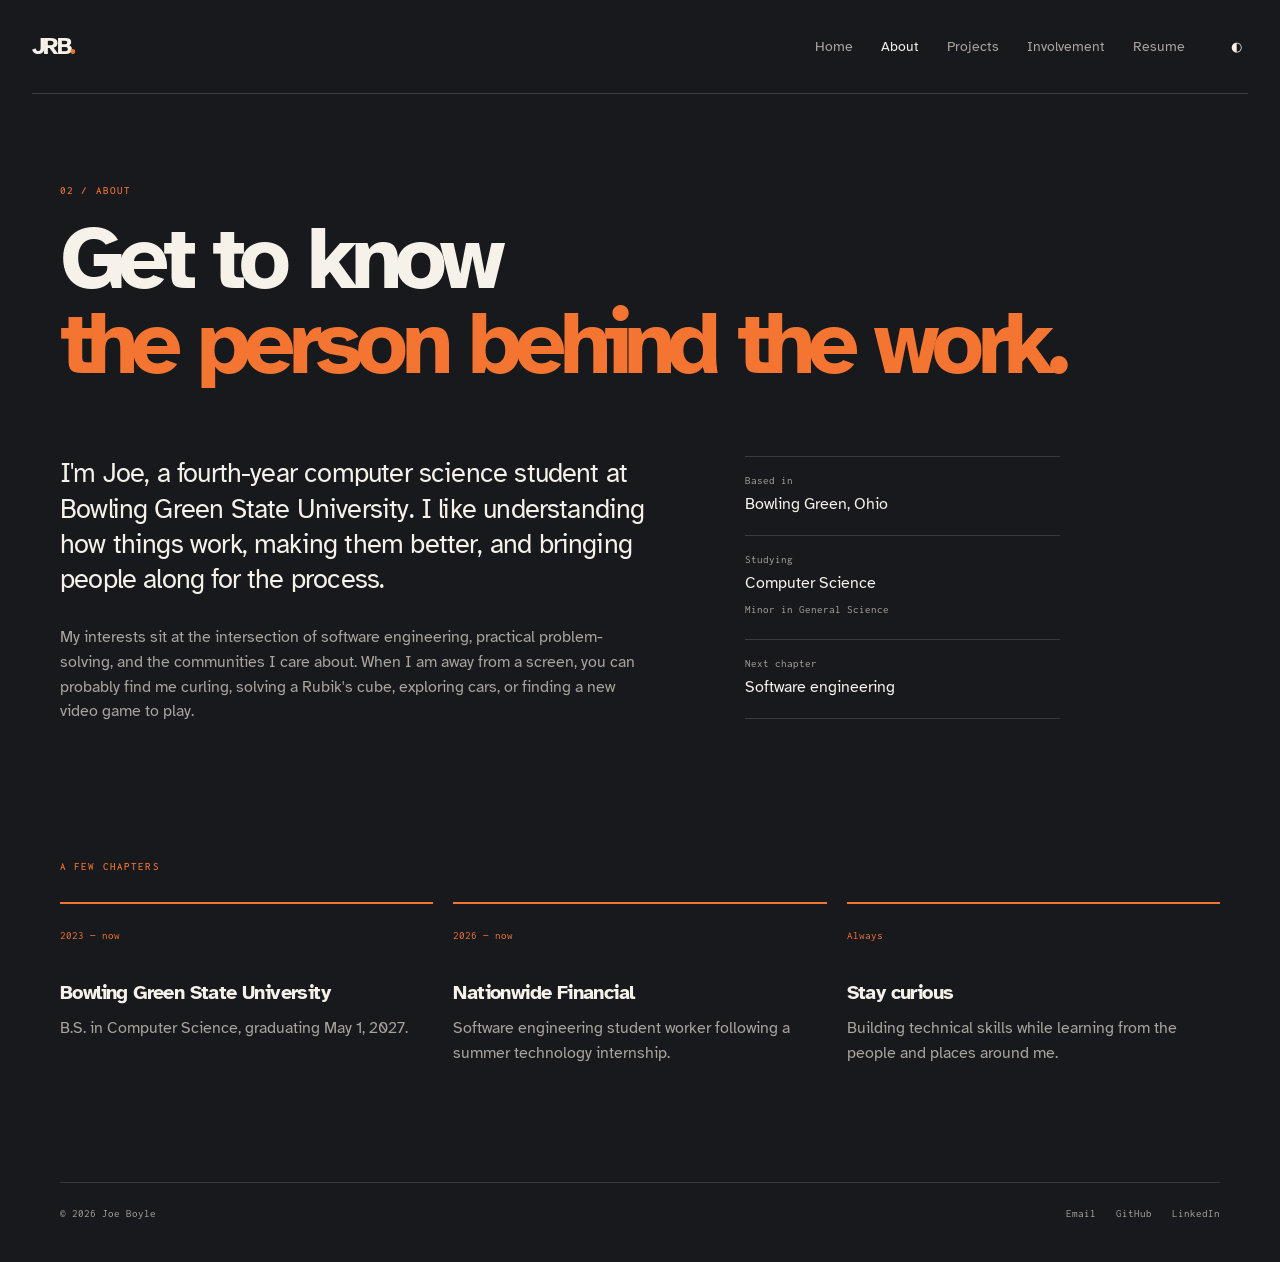
==== about.html @ 2324f505 "Starting" ====
<!doctype html>
<html lang="en">
<head>
  <meta charset="utf-8"><meta name="viewport" content="width=device-width, initial-scale=1">
  <meta name="description" content="About Joe Boyle.">
  <title>About | Joe Boyle</title>
  <link rel="preconnect" href="https://fonts.googleapis.com"><link rel="preconnect" href="https://fonts.gstatic.com" crossorigin>
  <link href="https://fonts.googleapis.com/css2?family=Atkinson+Hyperlegible:wght@400;700&family=Inconsolata:wght@400;500&display=swap" rel="stylesheet">
  <link rel="stylesheet" href="styles.css"><link rel="stylesheet" href="fonts.css"><script src="script.js" defer></script>
</head>
<body>
  <header class="site-header"><a class="wordmark" href="index.html">JRB<span>.</span></a><button class="menu-toggle" aria-label="Toggle navigation" aria-expanded="false">Menu</button><nav class="site-nav" aria-label="Primary navigation"><a href="index.html">Home</a><a class="active" href="about.html">About</a><a href="projects.html">Projects</a><a href="involvement.html">Involvement</a><a href="resume.html">Resume</a></nav><button class="theme-toggle" type="button" aria-label="Switch color theme">◐</button></header>
  <main class="page-width inner-page">
    <p class="eyebrow">02 / About</p><h1 class="page-title">Get to know<br><em>the person behind the work.</em></h1>
    <div class="about-layout"><div class="about-lede"><p class="large-copy">I'm Joe, a fourth-year computer science student at Bowling Green State University. I like understanding how things work, making them better, and bringing people along for the process.</p><p>My interests sit at the intersection of software engineering, practical problem-solving, and the communities I care about. When I am away from a screen, you can probably find me curling, solving a Rubik's cube, exploring cars, or finding a new video game to play.</p></div><aside class="fact-list"><div><span>Based in</span><strong>Bowling Green, Ohio</strong></div><div><span>Studying</span><strong>Computer Science<br><small>Minor in General Science</small></strong></div><div><span>Next chapter</span><strong>Software engineering</strong></div></aside></div>
    <section class="timeline-section"><p class="eyebrow">A few chapters</p><div class="timeline"><article><span>2023 — now</span><h2>Bowling Green State University</h2><p>B.S. in Computer Science, graduating May 1, 2027.</p></article><article><span>2026 — now</span><h2>Nationwide Financial</h2><p>Software engineering student worker following a summer technology internship.</p></article><article><span>Always</span><h2>Stay curious</h2><p>Building technical skills while learning from the people and places around me.</p></article></div></section>
  </main>
  <footer class="site-footer page-width"><p>© <span data-year></span> Joe Boyle</p><div><a href="mailto:boylejosephr@gmail.com">Email</a><a href="https://github.com/s0meguynamedj0e" target="_blank" rel="noreferrer">GitHub</a><a href="https://www.linkedin.com/in/joe-boyle-1901ba291/" target="_blank" rel="noreferrer">LinkedIn</a></div></footer>
</body>
</html>
---- styles.css ----
:root{--ink:#f6f1e9;--muted:#a9a39c;--paper:#17191d;--panel:#22252a;--orange:#f47532;--blue:#8eb8d8;--brown:#75402d;--line:#3a3b3e;--mono:"DM Mono",monospace;--sans:"Space Grotesk",sans-serif}*{box-sizing:border-box}html{scroll-behavior:smooth}body{margin:0;background:var(--paper);color:var(--ink);font-family:var(--sans);line-height:1.55}a{color:inherit;text-decoration:none}.page-width{width:min(1160px,calc(100% - 64px));margin-inline:auto}.site-header{width:min(1260px,calc(100% - 64px));margin:0 auto;padding:28px 0;display:flex;align-items:center;gap:40px;border-bottom:1px solid var(--line)}.wordmark{font-size:1.5rem;font-weight:700;letter-spacing:-.08em;margin-right:auto}.wordmark span,em{color:var(--orange);font-style:normal}.site-nav{display:flex;gap:28px;font-size:.86rem}.site-nav a,.site-footer a{color:var(--muted);transition:color .2s}.site-nav a:hover,.site-nav a.active,.site-footer a:hover{color:var(--ink)}.theme-toggle,.menu-toggle{background:none;border:0;color:var(--ink);font:500 .8rem var(--mono);cursor:pointer}.menu-toggle{display:none}.hero{display:grid;grid-template-columns:1.25fr .75fr;align-items:center;gap:80px;padding-top:100px;padding-bottom:110px}.eyebrow,.label,.meta,.resume-label{font:500 .7rem var(--mono);letter-spacing:.1em;text-transform:uppercase;color:var(--orange)}h1,h2,p{margin-top:0}.hero h1{max-width:700px;margin:20px 0 25px;font-size:clamp(3.2rem,7vw,6.6rem);line-height:.98;letter-spacing:-.075em}.intro{max-width:540px;color:var(--muted);font-size:1.12rem}.button-row{display:flex;align-items:center;gap:30px;margin-top:38px}.button{display:inline-block;padding:13px 20px;font-size:.82rem;font-weight:600}.button-primary{background:var(--orange);color:#17191d}.button-primary:hover{background:#ff985d}.text-link{font:500 .8rem var(--mono);border-bottom:1px solid var(--orange);padding-bottom:4px}.text-link span{color:var(--orange);margin-left:8px}.hero-portrait{justify-self:end;position:relative}.portrait-frame{width:min(340px,100%);aspect-ratio:4/5;padding:12px;background:var(--orange);transform:rotate(3deg)}.portrait-frame img{display:block;width:100%;height:100%;object-fit:cover;filter:saturate(.8)}.portrait-note{display:block;margin:24px 0 0 15px;color:var(--muted);font: .68rem var(--mono);line-height:1.7}.portrait-note strong{color:var(--blue);font-weight:400}.stripe{display:grid;grid-template-columns:repeat(3,1fr);border-top:1px solid var(--line);border-bottom:1px solid var(--line);padding:24px 0;gap:30px}.stripe div{display:flex;flex-direction:column;gap:8px}.stripe strong{font-size:.92rem;font-weight:500}.feature-grid{display:grid;grid-template-columns:repeat(3,1fr);gap:16px;padding-top:110px;padding-bottom:110px}.feature-card{min-height:320px;padding:24px;position:relative;display:flex;flex-direction:column;transition:transform .25s}.feature-card:hover{transform:translateY(-7px)}.feature-card-dark{background:#282a2d}.feature-card-orange{background:var(--orange);color:#17191d}.feature-card-outline{border:1px solid var(--line)}.card-index{font: .7rem var(--mono);opacity:.65}.feature-card h2{margin-top:auto;margin-bottom:12px;font-size:2rem;line-height:1.03;letter-spacing:-.06em}.feature-card p{max-width:240px;font-size:.86rem;opacity:.72}.card-arrow{position:absolute;right:24px;top:24px;font-size:1.4rem}.site-footer{display:flex;justify-content:space-between;padding:24px 0 32px;border-top:1px solid var(--line);font: .7rem var(--mono);color:var(--muted)}.site-footer div{display:flex;gap:20px}.inner-page{padding-top:90px;padding-bottom:100px}.page-title{font-size:clamp(3.2rem,7vw,6rem);line-height:.95;letter-spacing:-.075em;margin:20px 0 70px}.about-layout{display:grid;grid-template-columns:1.3fr .7fr;gap:100px;max-width:1000px}.large-copy{font-size:1.7rem;line-height:1.3;letter-spacing:-.03em}.about-lede p:not(.large-copy){color:var(--muted);max-width:600px}.fact-list{border-top:1px solid var(--line)}.fact-list div{padding:18px 0;border-bottom:1px solid var(--line);display:flex;flex-direction:column;gap:6px}.fact-list span,.fact-list small{font: .68rem var(--mono);color:var(--muted)}.fact-list strong{font-weight:500}.timeline-section{margin-top:120px}.timeline{display:grid;grid-template-columns:repeat(3,1fr);gap:20px;margin-top:30px}.timeline article{border-top:2px solid var(--orange);padding-top:18px}.timeline span,.resume-entry>span{font: .68rem var(--mono);color:var(--orange)}.timeline h2{font-size:1.25rem;letter-spacing:-.03em;margin:30px 0 8px}.timeline p,.section-intro{color:var(--muted)}.section-intro{font-size:1.15rem;max-width:560px;margin-top:-35px;margin-bottom:75px}.placeholder-project{display:grid;grid-template-columns:90px 1fr;border-top:1px solid var(--line);padding:34px 0;gap:20px}.project-number{font:1.5rem var(--mono);color:var(--orange)}.status-tag{font: .65rem var(--mono);text-transform:uppercase;color:var(--blue);letter-spacing:.1em}.placeholder-project h2{font-size:2rem;margin:10px 0}.placeholder-project p{color:var(--muted);max-width:590px}.placeholder-project code{font: .68rem var(--mono);color:var(--blue)}.content-note{margin-top:50px;padding:24px;background:var(--panel);max-width:600px}.content-note strong{font-size:1.05rem}.content-note p{color:var(--muted);margin:8px 0 0;font-size:.9rem}.involvement-list{max-width:900px}.involvement-list article{display:grid;grid-template-columns:70px 1fr;gap:20px;padding:30px 0;border-top:1px solid var(--line)}.involvement-icon{font-size:2rem;color:var(--orange)}.involvement-list h2{margin:8px 0;font-size:1.7rem}.involvement-list p{color:var(--muted);max-width:600px}.resume-heading{display:flex;align-items:end;justify-content:space-between}.resume-heading .page-title{margin-bottom:55px}.resume-grid{display:grid;grid-template-columns:1.4fr .6fr;gap:100px}.resume-label{padding-bottom:15px;border-bottom:1px solid var(--line);margin:0 0 8px}.resume-entry{display:flex;justify-content:space-between;gap:20px;padding:22px 0;border-bottom:1px solid var(--line)}.resume-entry h2{font-size:1rem;margin:0 0 4px}.resume-entry p{margin:0;color:var(--muted);font-size:.88rem}.resume-entry>span{white-space:nowrap;margin-top:3px}.skill-cloud{display:flex;flex-wrap:wrap;gap:8px;margin:20px 0 60px}.skill-cloud span{padding:8px 10px;background:var(--panel);font: .72rem var(--mono);color:var(--blue)}.contact-email{display:block;color:var(--blue);font: .8rem var(--mono);margin:20px 0 55px}.resume-note{border-left:2px solid var(--orange);padding-left:16px;color:var(--muted);font-size:.8rem}.light-theme{--ink:#202326;--muted:#687078;--paper:#f8f6f0;--panel:#ece8df;--line:#d8d1c5}.light-theme .feature-card-dark{background:#202326;color:#f6f1e9}.light-theme .feature-card-outline{border-color:#d8d1c5}@media(max-width:760px){.page-width,.site-header{width:min(100% - 36px,1160px)}.site-header{padding:20px 0}.menu-toggle{display:block;order:2}.theme-toggle{order:3}.site-nav{display:none;position:absolute;top:70px;left:18px;right:18px;background:var(--panel);padding:20px;z-index:5;flex-direction:column;gap:18px}.site-nav.is-open{display:flex}.hero{grid-template-columns:1fr;gap:55px;padding-top:65px;padding-bottom:70px}.hero h1{font-size:clamp(3.1rem,16vw,5rem)}.hero-portrait{justify-self:start;margin-left:10px}.portrait-frame{width:260px}.stripe,.feature-grid,.timeline,.about-layout,.resume-grid{grid-template-columns:1fr}.stripe{gap:18px}.feature-grid{padding-top:70px;padding-bottom:70px}.feature-card{min-height:250px}.inner-page{padding-top:60px;padding-bottom:70px}.page-title{font-size:clamp(3.1rem,15vw,5rem);margin-bottom:55px}.about-layout{gap:50px}.timeline-section{margin-top:80px}.timeline{gap:35px}.section-intro{margin-bottom:50px}.resume-heading{display:block}.resume-heading .button{margin-bottom:60px}.resume-grid{gap:60px}.site-footer{display:block}.site-footer div{margin-top:14px}.placeholder-project{grid-template-columns:45px 1fr}.placeholder-project h2{font-size:1.6rem}}
---- fonts.css ----
:root {
  --mono: "Inconsolata", monospace;
  --sans: "Atkinson Hyperlegible", sans-serif;
}
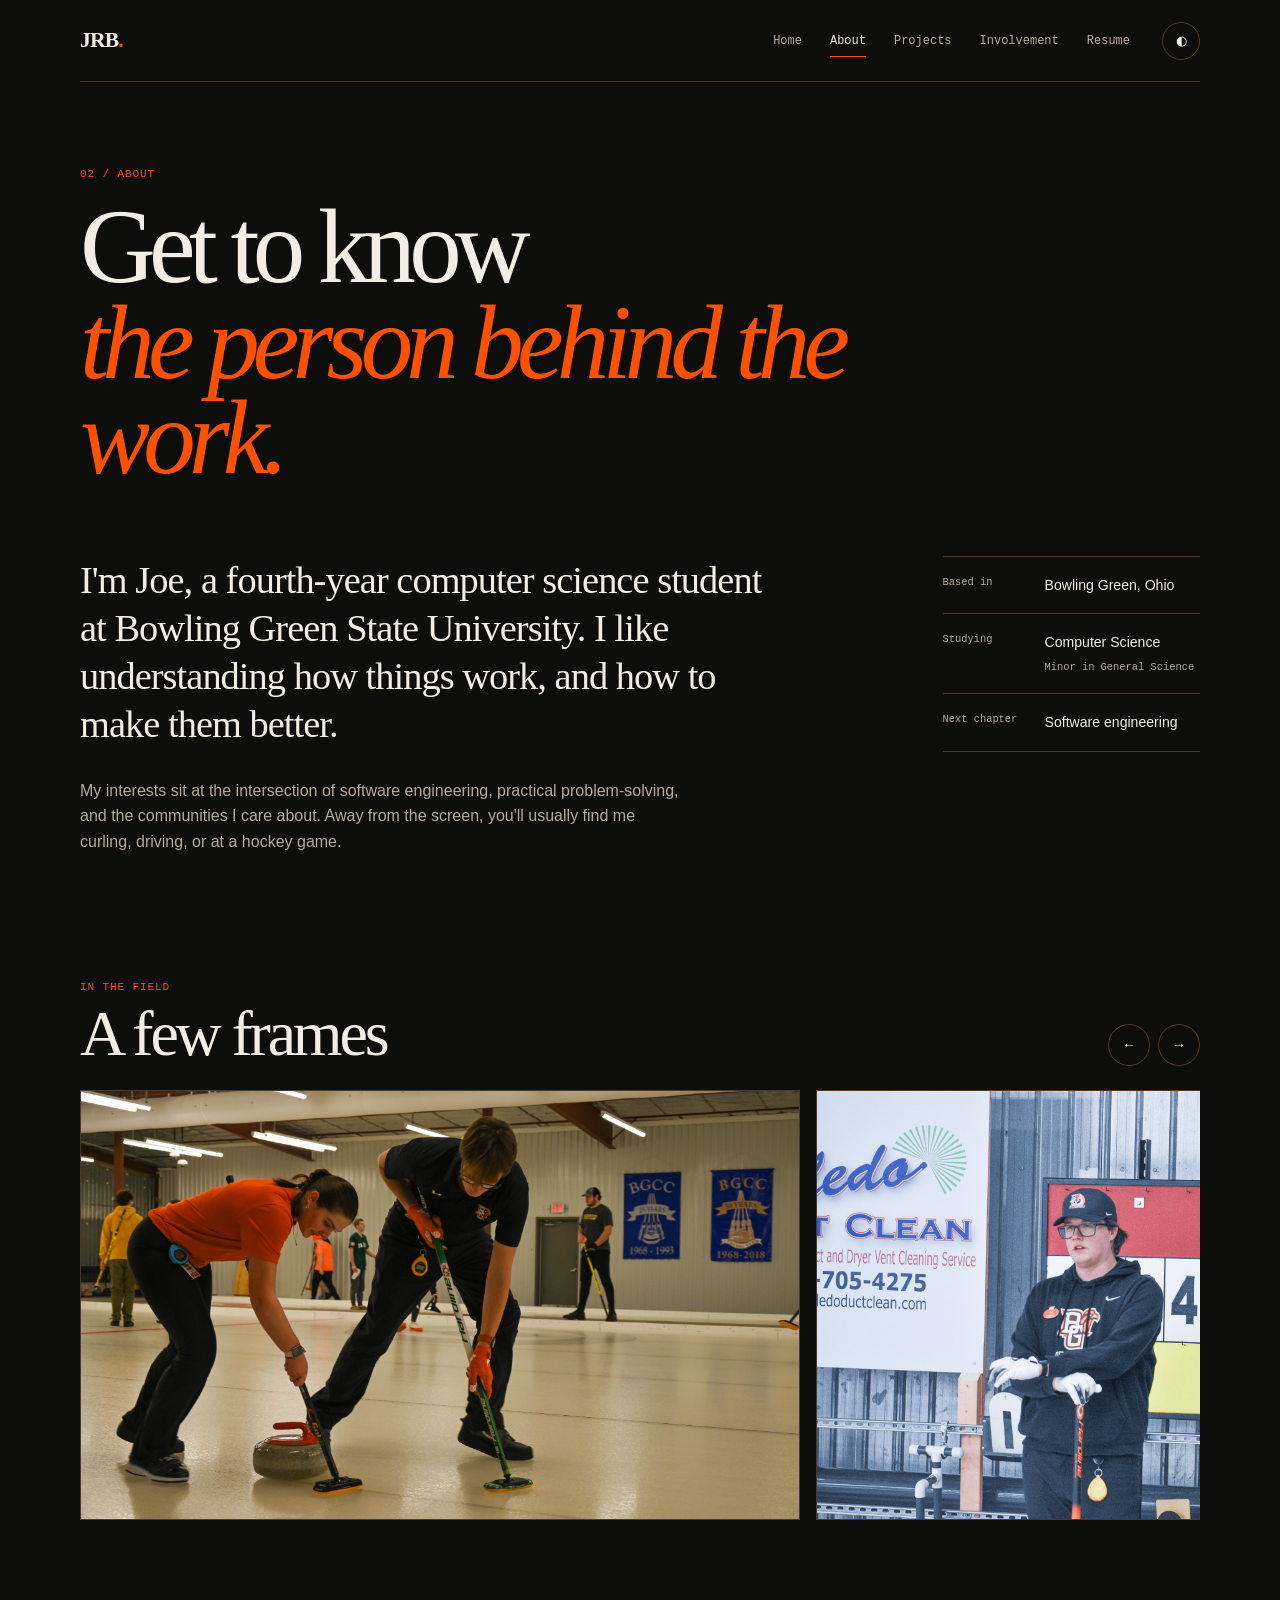
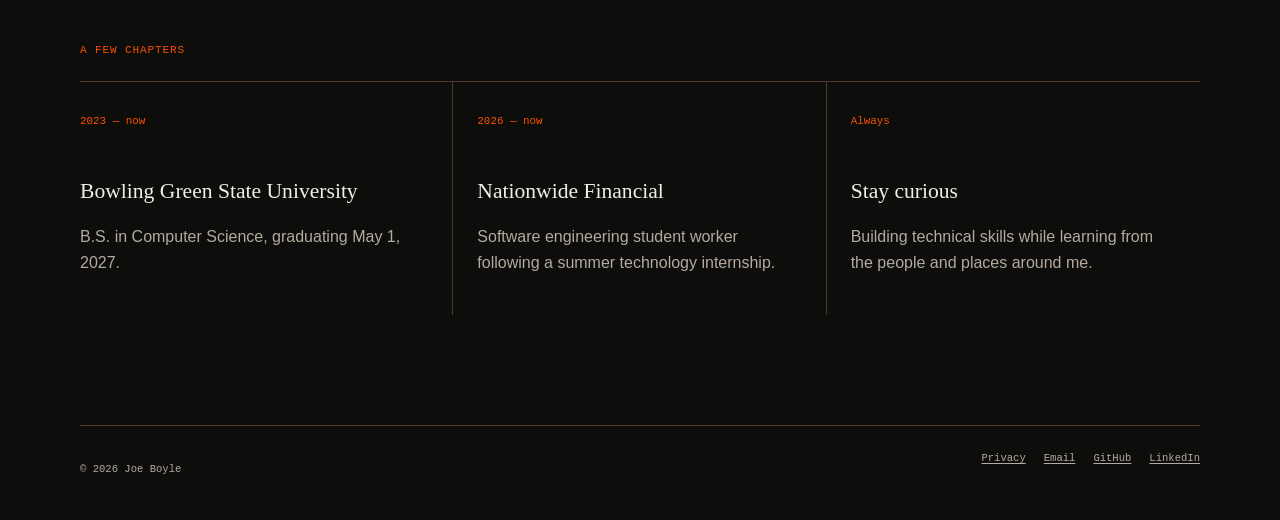
==== commit 4f3caff4: "Personal website polish" ====
--- a/about.html
+++ b/about.html
@@ -1,20 +1,75 @@
 <!doctype html>
 <html lang="en">
 <head>
-  <meta charset="utf-8"><meta name="viewport" content="width=device-width, initial-scale=1">
+  <meta charset="utf-8">
+  <meta name="viewport" content="width=device-width, initial-scale=1">
   <meta name="description" content="About Joe Boyle.">
   <title>About | Joe Boyle</title>
-  <link rel="preconnect" href="https://fonts.googleapis.com"><link rel="preconnect" href="https://fonts.gstatic.com" crossorigin>
-  <link href="https://fonts.googleapis.com/css2?family=Atkinson+Hyperlegible:wght@400;700&family=Inconsolata:wght@400;500&display=swap" rel="stylesheet">
-  <link rel="stylesheet" href="styles.css"><link rel="stylesheet" href="fonts.css"><script src="script.js" defer></script>
+  <link rel="stylesheet" href="styles.css">
+  <script src="script.js" defer></script>
 </head>
 <body>
-  <header class="site-header"><a class="wordmark" href="index.html">JRB<span>.</span></a><button class="menu-toggle" aria-label="Toggle navigation" aria-expanded="false">Menu</button><nav class="site-nav" aria-label="Primary navigation"><a href="index.html">Home</a><a class="active" href="about.html">About</a><a href="projects.html">Projects</a><a href="involvement.html">Involvement</a><a href="resume.html">Resume</a></nav><button class="theme-toggle" type="button" aria-label="Switch color theme">◐</button></header>
+  <header class="site-header">
+    <a class="wordmark" href="index.html">JRB<span>.</span></a>
+    <button class="menu-toggle" aria-label="Toggle navigation" aria-expanded="false">Menu</button>
+    <nav class="site-nav" aria-label="Primary navigation">
+      <a href="index.html">Home</a>
+      <a class="active" href="about.html">About</a>
+      <a href="projects.html">Projects</a>
+      <a href="involvement.html">Involvement</a>
+      <a href="resume.html">Resume</a>
+    </nav>
+    <button class="theme-toggle" type="button" aria-label="Switch color theme">◐</button>
+  </header>
   <main class="page-width inner-page">
-    <p class="eyebrow">02 / About</p><h1 class="page-title">Get to know<br><em>the person behind the work.</em></h1>
-    <div class="about-layout"><div class="about-lede"><p class="large-copy">I'm Joe, a fourth-year computer science student at Bowling Green State University. I like understanding how things work, making them better, and bringing people along for the process.</p><p>My interests sit at the intersection of software engineering, practical problem-solving, and the communities I care about. When I am away from a screen, you can probably find me curling, solving a Rubik's cube, exploring cars, or finding a new video game to play.</p></div><aside class="fact-list"><div><span>Based in</span><strong>Bowling Green, Ohio</strong></div><div><span>Studying</span><strong>Computer Science<br><small>Minor in General Science</small></strong></div><div><span>Next chapter</span><strong>Software engineering</strong></div></aside></div>
-    <section class="timeline-section"><p class="eyebrow">A few chapters</p><div class="timeline"><article><span>2023 — now</span><h2>Bowling Green State University</h2><p>B.S. in Computer Science, graduating May 1, 2027.</p></article><article><span>2026 — now</span><h2>Nationwide Financial</h2><p>Software engineering student worker following a summer technology internship.</p></article><article><span>Always</span><h2>Stay curious</h2><p>Building technical skills while learning from the people and places around me.</p></article></div></section>
+    <p class="eyebrow">02 / About</p>
+    <h1 class="page-title">Get to know<br><em>the person behind the work.</em></h1>
+
+    <div class="about-layout">
+      <div class="about-lede">
+        <p class="large-copy">I'm Joe, a fourth-year computer science student at Bowling Green State University. I like understanding how things work, and how to make them better.</p>
+        <p>My interests sit at the intersection of software engineering, practical problem-solving, and the communities I care about. Away from the screen, you'll usually find me curling, driving, or at a hockey game.</p>
+      </div>
+      <aside class="fact-list">
+        <div><span>Based in</span><strong>Bowling Green, Ohio</strong></div>
+        <div><span>Studying</span><strong>Computer Science<br><small>Minor in General Science</small></strong></div>
+        <div><span>Next chapter</span><strong>Software engineering</strong></div>
+      </aside>
+    </div>
+
+    <section class="photo-section" aria-labelledby="photo-heading">
+      <div class="photo-heading">
+        <div>
+          <p class="eyebrow">In the field</p>
+          <h2 id="photo-heading">A few frames</h2>
+        </div>
+        <div class="album-controls" aria-label="Photo album controls">
+          <button type="button" data-album-prev aria-label="Previous photo">←</button>
+          <button type="button" data-album-next aria-label="Next photo">→</button>
+        </div>
+      </div>
+      <div class="photo-album" data-photo-album>
+        <figure>
+          <img src="assets/gallery/Curling-9.jpg" alt="">
+        </figure>
+        <figure>
+          <img src="assets/gallery/DSC_0508.jpg" alt="">
+        </figure>
+        <figure>
+          <img class="portrait-photo" src="assets/gallery/DSC_0492.jpg" alt="">
+        </figure>
+      </div>
+    </section>
+
+    <section class="timeline-section">
+      <p class="eyebrow">A few chapters</p>
+      <div class="timeline">
+        <article><span>2023 — now</span><h2>Bowling Green State University</h2><p>B.S. in Computer Science, graduating May 1, 2027.</p></article>
+        <article><span>2026 — now</span><h2>Nationwide Financial</h2><p>Software engineering student worker following a summer technology internship.</p></article>
+        <article><span>Always</span><h2>Stay curious</h2><p>Building technical skills while learning from the people and places around me.</p></article>
+      </div>
+    </section>
   </main>
-  <footer class="site-footer page-width"><p>© <span data-year></span> Joe Boyle</p><div><a href="mailto:boylejosephr@gmail.com">Email</a><a href="https://github.com/s0meguynamedj0e" target="_blank" rel="noreferrer">GitHub</a><a href="https://www.linkedin.com/in/joe-boyle-1901ba291/" target="_blank" rel="noreferrer">LinkedIn</a></div></footer>
+  <footer class="site-footer page-width"><p>© <span data-year></span> Joe Boyle</p><div><a href="privacy.html">Privacy</a><a href="mailto:boylejosephr@gmail.com">Email</a><a href="https://github.com/s0meguynamedj0e" target="_blank" rel="noreferrer">GitHub</a><a href="https://www.linkedin.com/in/joe-boyle-1901ba291/" target="_blank" rel="noreferrer">LinkedIn</a></div></footer>
 </body>
 </html>
--- a/styles.css
+++ b/styles.css
@@ -1 +1,895 @@
-:root{--ink:#f6f1e9;--muted:#a9a39c;--paper:#17191d;--panel:#22252a;--orange:#f47532;--blue:#8eb8d8;--brown:#75402d;--line:#3a3b3e;--mono:"DM Mono",monospace;--sans:"Space Grotesk",sans-serif}*{box-sizing:border-box}html{scroll-behavior:smooth}body{margin:0;background:var(--paper);color:var(--ink);font-family:var(--sans);line-height:1.55}a{color:inherit;text-decoration:none}.page-width{width:min(1160px,calc(100% - 64px));margin-inline:auto}.site-header{width:min(1260px,calc(100% - 64px));margin:0 auto;padding:28px 0;display:flex;align-items:center;gap:40px;border-bottom:1px solid var(--line)}.wordmark{font-size:1.5rem;font-weight:700;letter-spacing:-.08em;margin-right:auto}.wordmark span,em{color:var(--orange);font-style:normal}.site-nav{display:flex;gap:28px;font-size:.86rem}.site-nav a,.site-footer a{color:var(--muted);transition:color .2s}.site-nav a:hover,.site-nav a.active,.site-footer a:hover{color:var(--ink)}.theme-toggle,.menu-toggle{background:none;border:0;color:var(--ink);font:500 .8rem var(--mono);cursor:pointer}.menu-toggle{display:none}.hero{display:grid;grid-template-columns:1.25fr .75fr;align-items:center;gap:80px;padding-top:100px;padding-bottom:110px}.eyebrow,.label,.meta,.resume-label{font:500 .7rem var(--mono);letter-spacing:.1em;text-transform:uppercase;color:var(--orange)}h1,h2,p{margin-top:0}.hero h1{max-width:700px;margin:20px 0 25px;font-size:clamp(3.2rem,7vw,6.6rem);line-height:.98;letter-spacing:-.075em}.intro{max-width:540px;color:var(--muted);font-size:1.12rem}.button-row{display:flex;align-items:center;gap:30px;margin-top:38px}.button{display:inline-block;padding:13px 20px;font-size:.82rem;font-weight:600}.button-primary{background:var(--orange);color:#17191d}.button-primary:hover{background:#ff985d}.text-link{font:500 .8rem var(--mono);border-bottom:1px solid var(--orange);padding-bottom:4px}.text-link span{color:var(--orange);margin-left:8px}.hero-portrait{justify-self:end;position:relative}.portrait-frame{width:min(340px,100%);aspect-ratio:4/5;padding:12px;background:var(--orange);transform:rotate(3deg)}.portrait-frame img{display:block;width:100%;height:100%;object-fit:cover;filter:saturate(.8)}.portrait-note{display:block;margin:24px 0 0 15px;color:var(--muted);font: .68rem var(--mono);line-height:1.7}.portrait-note strong{color:var(--blue);font-weight:400}.stripe{display:grid;grid-template-columns:repeat(3,1fr);border-top:1px solid var(--line);border-bottom:1px solid var(--line);padding:24px 0;gap:30px}.stripe div{display:flex;flex-direction:column;gap:8px}.stripe strong{font-size:.92rem;font-weight:500}.feature-grid{display:grid;grid-template-columns:repeat(3,1fr);gap:16px;padding-top:110px;padding-bottom:110px}.feature-card{min-height:320px;padding:24px;position:relative;display:flex;flex-direction:column;transition:transform .25s}.feature-card:hover{transform:translateY(-7px)}.feature-card-dark{background:#282a2d}.feature-card-orange{background:var(--orange);color:#17191d}.feature-card-outline{border:1px solid var(--line)}.card-index{font: .7rem var(--mono);opacity:.65}.feature-card h2{margin-top:auto;margin-bottom:12px;font-size:2rem;line-height:1.03;letter-spacing:-.06em}.feature-card p{max-width:240px;font-size:.86rem;opacity:.72}.card-arrow{position:absolute;right:24px;top:24px;font-size:1.4rem}.site-footer{display:flex;justify-content:space-between;padding:24px 0 32px;border-top:1px solid var(--line);font: .7rem var(--mono);color:var(--muted)}.site-footer div{display:flex;gap:20px}.inner-page{padding-top:90px;padding-bottom:100px}.page-title{font-size:clamp(3.2rem,7vw,6rem);line-height:.95;letter-spacing:-.075em;margin:20px 0 70px}.about-layout{display:grid;grid-template-columns:1.3fr .7fr;gap:100px;max-width:1000px}.large-copy{font-size:1.7rem;line-height:1.3;letter-spacing:-.03em}.about-lede p:not(.large-copy){color:var(--muted);max-width:600px}.fact-list{border-top:1px solid var(--line)}.fact-list div{padding:18px 0;border-bottom:1px solid var(--line);display:flex;flex-direction:column;gap:6px}.fact-list span,.fact-list small{font: .68rem var(--mono);color:var(--muted)}.fact-list strong{font-weight:500}.timeline-section{margin-top:120px}.timeline{display:grid;grid-template-columns:repeat(3,1fr);gap:20px;margin-top:30px}.timeline article{border-top:2px solid var(--orange);padding-top:18px}.timeline span,.resume-entry>span{font: .68rem var(--mono);color:var(--orange)}.timeline h2{font-size:1.25rem;letter-spacing:-.03em;margin:30px 0 8px}.timeline p,.section-intro{color:var(--muted)}.section-intro{font-size:1.15rem;max-width:560px;margin-top:-35px;margin-bottom:75px}.placeholder-project{display:grid;grid-template-columns:90px 1fr;border-top:1px solid var(--line);padding:34px 0;gap:20px}.project-number{font:1.5rem var(--mono);color:var(--orange)}.status-tag{font: .65rem var(--mono);text-transform:uppercase;color:var(--blue);letter-spacing:.1em}.placeholder-project h2{font-size:2rem;margin:10px 0}.placeholder-project p{color:var(--muted);max-width:590px}.placeholder-project code{font: .68rem var(--mono);color:var(--blue)}.content-note{margin-top:50px;padding:24px;background:var(--panel);max-width:600px}.content-note strong{font-size:1.05rem}.content-note p{color:var(--muted);margin:8px 0 0;font-size:.9rem}.involvement-list{max-width:900px}.involvement-list article{display:grid;grid-template-columns:70px 1fr;gap:20px;padding:30px 0;border-top:1px solid var(--line)}.involvement-icon{font-size:2rem;color:var(--orange)}.involvement-list h2{margin:8px 0;font-size:1.7rem}.involvement-list p{color:var(--muted);max-width:600px}.resume-heading{display:flex;align-items:end;justify-content:space-between}.resume-heading .page-title{margin-bottom:55px}.resume-grid{display:grid;grid-template-columns:1.4fr .6fr;gap:100px}.resume-label{padding-bottom:15px;border-bottom:1px solid var(--line);margin:0 0 8px}.resume-entry{display:flex;justify-content:space-between;gap:20px;padding:22px 0;border-bottom:1px solid var(--line)}.resume-entry h2{font-size:1rem;margin:0 0 4px}.resume-entry p{margin:0;color:var(--muted);font-size:.88rem}.resume-entry>span{white-space:nowrap;margin-top:3px}.skill-cloud{display:flex;flex-wrap:wrap;gap:8px;margin:20px 0 60px}.skill-cloud span{padding:8px 10px;background:var(--panel);font: .72rem var(--mono);color:var(--blue)}.contact-email{display:block;color:var(--blue);font: .8rem var(--mono);margin:20px 0 55px}.resume-note{border-left:2px solid var(--orange);padding-left:16px;color:var(--muted);font-size:.8rem}.light-theme{--ink:#202326;--muted:#687078;--paper:#f8f6f0;--panel:#ece8df;--line:#d8d1c5}.light-theme .feature-card-dark{background:#202326;color:#f6f1e9}.light-theme .feature-card-outline{border-color:#d8d1c5}@media(max-width:760px){.page-width,.site-header{width:min(100% - 36px,1160px)}.site-header{padding:20px 0}.menu-toggle{display:block;order:2}.theme-toggle{order:3}.site-nav{display:none;position:absolute;top:70px;left:18px;right:18px;background:var(--panel);padding:20px;z-index:5;flex-direction:column;gap:18px}.site-nav.is-open{display:flex}.hero{grid-template-columns:1fr;gap:55px;padding-top:65px;padding-bottom:70px}.hero h1{font-size:clamp(3.1rem,16vw,5rem)}.hero-portrait{justify-self:start;margin-left:10px}.portrait-frame{width:260px}.stripe,.feature-grid,.timeline,.about-layout,.resume-grid{grid-template-columns:1fr}.stripe{gap:18px}.feature-grid{padding-top:70px;padding-bottom:70px}.feature-card{min-height:250px}.inner-page{padding-top:60px;padding-bottom:70px}.page-title{font-size:clamp(3.1rem,15vw,5rem);margin-bottom:55px}.about-layout{gap:50px}.timeline-section{margin-top:80px}.timeline{gap:35px}.section-intro{margin-bottom:50px}.resume-heading{display:block}.resume-heading .button{margin-bottom:60px}.resume-grid{gap:60px}.site-footer{display:block}.site-footer div{margin-top:14px}.placeholder-project{grid-template-columns:45px 1fr}.placeholder-project h2{font-size:1.6rem}}
+:root {
+  --paper: #0d0d0c;
+  --paper-raised: #19140f;
+  --paper-soft: #241a13;
+  --ink: #f2eee5;
+  --muted: #b5aa9d;
+  --rule: #4d392b;
+  --accent: #fd5000;
+  --accent-pale: #fd5000;
+  --brown: #4f2c1d;
+  --blue: #92aec1;
+  --sans: "Aptos", "Segoe UI", sans-serif;
+  --serif: "Iowan Old Style", "Palatino Linotype", "Book Antiqua", Georgia, serif;
+  --mono: "Cascadia Mono", "Consolas", monospace;
+}
+
+* {
+  box-sizing: border-box;
+}
+
+html {
+  scroll-behavior: smooth;
+}
+
+body {
+  margin: 0;
+  background: var(--paper);
+  color: var(--ink);
+  font-family: var(--sans);
+  line-height: 1.6;
+  -webkit-font-smoothing: antialiased;
+}
+
+body.light-theme {
+  --paper: #eeeae1;
+  --paper-raised: #e2ddd2;
+  --paper-soft: #f6f3ec;
+  --ink: #252622;
+  --muted: #696b63;
+  --rule: #bcb9ae;
+  --accent: #4f2c1d;
+  --accent-pale: #4f2c1d;
+}
+
+a {
+  color: inherit;
+  text-decoration-thickness: 1px;
+  text-underline-offset: 0.22em;
+}
+
+img {
+  max-width: 100%;
+}
+
+.page-width {
+  width: min(1120px, calc(100% - 48px));
+  margin-inline: auto;
+}
+
+.site-header {
+  width: min(1120px, calc(100% - 48px));
+  min-height: 82px;
+  margin-inline: auto;
+  display: grid;
+  grid-template-columns: auto 1fr auto;
+  align-items: center;
+  gap: 32px;
+  border-bottom: 1px solid var(--rule);
+}
+
+.wordmark {
+  font-family: var(--serif);
+  font-size: 1.35rem;
+  font-weight: 700;
+  letter-spacing: -0.04em;
+  text-decoration: none;
+}
+
+.wordmark span {
+  color: var(--accent);
+}
+
+.site-nav {
+  justify-self: end;
+  display: flex;
+  align-items: center;
+  gap: 28px;
+  font-family: var(--mono);
+  font-size: 0.75rem;
+}
+
+.site-nav a {
+  color: var(--muted);
+  text-decoration: none;
+  border-bottom: 1px solid transparent;
+  padding: 8px 0 5px;
+}
+
+.site-nav a:hover,
+.site-nav a.active {
+  color: var(--ink);
+  border-bottom-color: var(--accent);
+}
+
+.theme-toggle,
+.menu-toggle {
+  width: 38px;
+  height: 38px;
+  border: 1px solid var(--rule);
+  border-radius: 50%;
+  background: transparent;
+  color: var(--ink);
+  font-family: var(--mono);
+  cursor: pointer;
+}
+
+.menu-toggle {
+  display: none;
+}
+
+.eyebrow,
+.label,
+.meta,
+.resume-label {
+  margin: 0;
+  color: var(--accent-pale);
+  font-family: var(--mono);
+  font-size: 0.69rem;
+  line-height: 1.2;
+  letter-spacing: 0.08em;
+  text-transform: uppercase;
+}
+
+.hero {
+  min-height: calc(100vh - 82px);
+  display: grid;
+  grid-template-columns: minmax(0, 1.55fr) minmax(240px, 0.45fr);
+  align-items: center;
+  gap: 74px;
+  padding-block: 72px 88px;
+}
+
+.hero h1,
+.page-title {
+  max-width: 820px;
+  margin: 18px 0 28px;
+  font-family: var(--serif);
+  font-size: clamp(4rem, 8.2vw, 7.8rem);
+  font-weight: 400;
+  line-height: 0.91;
+  letter-spacing: -0.065em;
+}
+
+.hero h1 em,
+.page-title em {
+  color: var(--accent);
+  font-style: italic;
+}
+
+.intro,
+.section-intro {
+  max-width: 590px;
+  color: var(--muted);
+  font-size: 1.06rem;
+}
+
+.button-row {
+  display: flex;
+  align-items: center;
+  gap: 30px;
+  margin-top: 38px;
+}
+
+.button {
+  display: inline-flex;
+  align-items: center;
+  justify-content: center;
+  min-height: 46px;
+  padding: 10px 18px;
+  border: 1px solid var(--accent);
+  font-family: var(--mono);
+  font-size: 0.75rem;
+  text-decoration: none;
+}
+
+.button-primary {
+  background: var(--accent);
+  color: #17191a;
+}
+
+.button-primary:hover {
+  background: transparent;
+  color: var(--ink);
+}
+
+.text-link {
+  font-family: var(--mono);
+  font-size: 0.75rem;
+  text-decoration: none;
+  border-bottom: 1px solid var(--rule);
+  padding-bottom: 5px;
+}
+
+.text-link span {
+  color: var(--accent);
+  margin-left: 7px;
+}
+
+.hero-portrait {
+  align-self: end;
+  margin-bottom: 20px;
+}
+
+.portrait-frame {
+  border: 1px solid var(--rule);
+  padding: 10px;
+}
+
+.portrait-frame img {
+  width: 100%;
+  aspect-ratio: 4 / 5;
+  display: block;
+  object-fit: cover;
+  filter: saturate(0.82) contrast(1.03);
+}
+
+.portrait-note {
+  display: block;
+  margin-top: 14px;
+  color: var(--muted);
+  font-family: var(--mono);
+  font-size: 0.65rem;
+  line-height: 1.7;
+}
+
+.portrait-note strong {
+  color: var(--blue);
+  font-weight: 400;
+}
+
+.stripe {
+  display: grid;
+  grid-template-columns: 1.25fr 1fr 0.65fr;
+  gap: 24px;
+  border-top: 1px solid var(--rule);
+  border-bottom: 1px solid var(--rule);
+  padding-block: 22px;
+}
+
+.stripe div {
+  display: flex;
+  flex-direction: column;
+  gap: 7px;
+  border-right: 1px solid var(--rule);
+  padding-right: 24px;
+}
+
+.stripe div:last-child {
+  border-right: 0;
+}
+
+.stripe strong {
+  max-width: 300px;
+  font-family: var(--serif);
+  font-size: 1.05rem;
+  font-weight: 400;
+  line-height: 1.25;
+}
+
+.feature-grid {
+  display: grid;
+  grid-template-columns: repeat(3, 1fr);
+  gap: 0;
+  padding-block: 96px;
+}
+
+.feature-card {
+  min-height: 260px;
+  position: relative;
+  display: flex;
+  flex-direction: column;
+  justify-content: flex-end;
+  padding: 28px;
+  border-top: 1px solid var(--rule);
+  border-bottom: 1px solid var(--rule);
+  border-right: 1px solid var(--rule);
+  text-decoration: none;
+  transition: background 180ms ease;
+}
+
+.feature-card:first-child {
+  border-left: 1px solid var(--rule);
+}
+
+.feature-card:hover {
+  background: var(--paper-raised);
+}
+
+.feature-card:nth-child(2) {
+  background: var(--accent);
+  border-color: var(--accent);
+  color: #0d0d0c;
+}
+
+.feature-card:nth-child(2) p,
+.feature-card:nth-child(2) .card-index,
+.feature-card:nth-child(2) .card-arrow {
+  color: #0d0d0c;
+  opacity: 0.78;
+}
+
+.feature-card:nth-child(2):hover {
+  filter: brightness(1.08);
+}
+
+body.light-theme .feature-card:nth-child(2) {
+  color: #eeeae1;
+}
+
+body.light-theme .feature-card:nth-child(2) p,
+body.light-theme .feature-card:nth-child(2) .card-index,
+body.light-theme .feature-card:nth-child(2) .card-arrow {
+  color: #eeeae1;
+  opacity: 0.82;
+}
+
+.feature-card h2 {
+  margin: 0 0 10px;
+  font-family: var(--serif);
+  font-size: clamp(2rem, 3vw, 2.45rem);
+  font-weight: 400;
+  line-height: 0.98;
+  letter-spacing: -0.035em;
+}
+
+.feature-card p {
+  max-width: 260px;
+  margin: 0;
+  color: var(--muted);
+  font-size: 0.82rem;
+  line-height: 1.5;
+}
+
+.card-index {
+  position: absolute;
+  top: 25px;
+  left: 28px;
+  font-family: var(--mono);
+  font-size: 0.68rem;
+}
+
+.card-index {
+  color: var(--accent-pale);
+}
+
+.card-arrow {
+  position: absolute;
+  top: 21px;
+  right: 28px;
+  color: var(--accent);
+  font-family: var(--mono);
+  font-size: 1.15rem;
+}
+
+.inner-page {
+  padding-block: 86px 110px;
+}
+
+.page-title {
+  max-width: 920px;
+  margin-bottom: 70px;
+}
+
+.about-layout {
+  display: grid;
+  grid-template-columns: minmax(0, 1.5fr) minmax(220px, 0.5fr);
+  gap: 90px;
+  align-items: start;
+}
+
+.large-copy {
+  max-width: 700px;
+  margin: 0 0 30px;
+  font-family: var(--serif);
+  font-size: clamp(1.7rem, 3vw, 2.55rem);
+  line-height: 1.25;
+  letter-spacing: -0.025em;
+}
+
+.about-lede > p:last-child {
+  max-width: 610px;
+  color: var(--muted);
+}
+
+.fact-list {
+  border-top: 1px solid var(--rule);
+}
+
+.fact-list div {
+  display: grid;
+  grid-template-columns: 90px 1fr;
+  gap: 12px;
+  padding-block: 17px;
+  border-bottom: 1px solid var(--rule);
+  font-size: 0.88rem;
+}
+
+.fact-list span,
+.fact-list small {
+  color: var(--muted);
+  font-family: var(--mono);
+  font-size: 0.65rem;
+}
+
+.fact-list strong {
+  font-weight: 500;
+}
+
+.photo-section {
+  margin-top: 110px;
+}
+
+.photo-heading {
+  display: flex;
+  align-items: end;
+  justify-content: space-between;
+  margin-bottom: 24px;
+}
+
+.photo-heading h2 {
+  margin: 8px 0 0;
+  font-family: var(--serif);
+  font-size: clamp(2.4rem, 5vw, 4.2rem);
+  font-weight: 400;
+  line-height: 1;
+  letter-spacing: -0.05em;
+}
+
+.album-controls {
+  display: flex;
+  gap: 8px;
+}
+
+.album-controls button {
+  width: 42px;
+  height: 42px;
+  border: 1px solid var(--rule);
+  border-radius: 50%;
+  background: transparent;
+  color: var(--ink);
+  cursor: pointer;
+}
+
+.photo-album {
+  display: grid;
+  grid-auto-flow: column;
+  grid-auto-columns: min(68%, 720px);
+  gap: 16px;
+  overflow-x: auto;
+  overscroll-behavior-inline: contain;
+  scroll-snap-type: inline mandatory;
+  scrollbar-width: thin;
+  scrollbar-color: var(--rule) transparent;
+  padding-bottom: 14px;
+}
+
+.photo-album figure {
+  margin: 0;
+  scroll-snap-align: start;
+}
+
+.photo-album img {
+  width: 100%;
+  height: 430px;
+  display: block;
+  object-fit: cover;
+  border: 1px solid var(--rule);
+}
+
+.photo-placeholder {
+  height: 430px;
+  display: flex;
+  align-items: end;
+  border: 1px solid var(--rule);
+  background:
+    linear-gradient(135deg, transparent 49.8%, var(--rule) 50%, transparent 50.2%),
+    var(--paper-raised);
+  padding: 20px;
+}
+
+.photo-placeholder span {
+  color: var(--muted);
+  font-family: var(--mono);
+  font-size: 0.68rem;
+}
+
+.photo-album figcaption {
+  margin-top: 9px;
+  color: var(--muted);
+  font-family: var(--mono);
+  font-size: 0.66rem;
+}
+
+.photo-album img.portrait-photo {
+  object-position: center 20%;
+  object-fit: contain;
+  background: #0d0d0c;
+}
+
+.photo-album figure:has(.portrait-photo) {
+  width: 320px;
+  justify-self: start;
+}
+
+.timeline-section {
+  margin-top: 110px;
+}
+
+.timeline {
+  display: grid;
+  grid-template-columns: repeat(3, 1fr);
+  border-top: 1px solid var(--rule);
+  margin-top: 24px;
+}
+
+.timeline article {
+  min-height: 210px;
+  padding: 24px 24px 24px 0;
+  border-right: 1px solid var(--rule);
+}
+
+.timeline article:not(:first-child) {
+  padding-left: 24px;
+}
+
+.timeline article:last-child {
+  border-right: 0;
+}
+
+.timeline span,
+.resume-entry > span {
+  color: var(--accent-pale);
+  font-family: var(--mono);
+  font-size: 0.68rem;
+}
+
+.timeline h2 {
+  margin: 42px 0 8px;
+  font-family: var(--serif);
+  font-size: 1.35rem;
+  font-weight: 400;
+}
+
+.timeline p,
+.section-intro {
+  color: var(--muted);
+}
+
+.section-intro {
+  margin: -35px 0 70px;
+}
+
+.placeholder-project {
+  display: grid;
+  grid-template-columns: 70px 1fr;
+  gap: 25px;
+  border-top: 1px solid var(--rule);
+  padding-block: 34px;
+}
+
+.project-number {
+  color: var(--accent-pale);
+  font-family: var(--mono);
+  font-size: 1.1rem;
+}
+
+.status-tag {
+  color: var(--blue);
+  font-family: var(--mono);
+  font-size: 0.65rem;
+  text-transform: uppercase;
+  letter-spacing: 0.08em;
+}
+
+.placeholder-project h2 {
+  margin: 8px 0 6px;
+  font-family: var(--serif);
+  font-size: 2rem;
+  font-weight: 400;
+}
+
+.placeholder-project p {
+  max-width: 620px;
+  color: var(--muted);
+}
+
+.placeholder-project code {
+  color: var(--blue);
+  font-family: var(--mono);
+  font-size: 0.68rem;
+}
+
+.content-note {
+  max-width: 620px;
+  margin-top: 40px;
+  padding: 22px;
+  border-left: 2px solid var(--accent);
+  background: var(--paper-raised);
+}
+
+.content-note p {
+  margin: 6px 0 0;
+  color: var(--muted);
+  font-size: 0.88rem;
+}
+
+.involvement-list {
+  max-width: 920px;
+}
+
+.involvement-list article {
+  display: grid;
+  grid-template-columns: 70px 1fr;
+  gap: 20px;
+  border-top: 1px solid var(--rule);
+  padding-block: 30px;
+}
+
+.involvement-icon {
+  color: var(--accent);
+  font-family: var(--serif);
+  font-size: 2rem;
+}
+
+.involvement-list h2 {
+  margin: 7px 0;
+  font-family: var(--serif);
+  font-size: 1.75rem;
+  font-weight: 400;
+}
+
+.involvement-list p {
+  max-width: 620px;
+  color: var(--muted);
+}
+
+.resume-heading {
+  display: flex;
+  justify-content: space-between;
+  align-items: end;
+  gap: 30px;
+}
+
+.resume-heading .page-title {
+  margin-bottom: 55px;
+}
+
+.resume-grid {
+  display: grid;
+  grid-template-columns: 1.4fr 0.6fr;
+  gap: 90px;
+}
+
+.resume-label {
+  margin: 0 0 8px;
+  padding-bottom: 12px;
+  border-bottom: 1px solid var(--rule);
+  color: var(--accent-pale);
+}
+
+.resume-entry {
+  display: flex;
+  justify-content: space-between;
+  gap: 20px;
+  border-bottom: 1px solid var(--rule);
+  padding-block: 20px;
+}
+
+.resume-entry h2 {
+  margin: 0 0 5px;
+  font-family: var(--serif);
+  font-size: 1.05rem;
+  font-weight: 400;
+}
+
+.resume-entry p {
+  margin: 0;
+  color: var(--muted);
+  font-size: 0.88rem;
+}
+
+.resume-entry > span {
+  white-space: nowrap;
+}
+
+.skill-cloud {
+  display: flex;
+  flex-wrap: wrap;
+  gap: 7px;
+  margin: 18px 0 50px;
+}
+
+.skill-cloud span {
+  border: 1px solid var(--rule);
+  padding: 7px 9px;
+  color: var(--blue);
+  font-family: var(--mono);
+  font-size: 0.68rem;
+}
+
+.contact-email {
+  display: block;
+  margin: 18px 0 50px;
+  color: var(--blue);
+  font-family: var(--mono);
+  font-size: 0.75rem;
+}
+
+.resume-note {
+  border-left: 2px solid var(--accent);
+  padding-left: 14px;
+  color: var(--muted);
+  font-size: 0.78rem;
+}
+
+.site-footer {
+  display: flex;
+  justify-content: space-between;
+  border-top: 1px solid var(--rule);
+  padding-block: 24px 32px;
+  color: var(--muted);
+  font-family: var(--mono);
+  font-size: 0.66rem;
+}
+
+.site-footer div {
+  display: flex;
+  gap: 18px;
+}
+
+.site-footer a:hover {
+  color: var(--ink);
+}
+
+@media (max-width: 760px) {
+  .page-width,
+  .site-header {
+    width: calc(100% - 36px);
+  }
+
+  .site-header {
+    min-height: 72px;
+  }
+
+  .menu-toggle {
+    display: block;
+  }
+
+  .theme-toggle {
+    margin-left: 8px;
+  }
+
+  .site-nav {
+    display: none;
+    position: absolute;
+    z-index: 10;
+    top: 72px;
+    left: 18px;
+    right: 18px;
+    align-items: stretch;
+    background: var(--paper-raised);
+    border: 1px solid var(--rule);
+    padding: 18px;
+  }
+
+  .site-nav.is-open {
+    display: flex;
+    flex-direction: column;
+    gap: 8px;
+  }
+
+  .hero {
+    min-height: auto;
+    grid-template-columns: 1fr;
+    gap: 52px;
+    padding-block: 58px 68px;
+  }
+
+  .hero h1,
+  .page-title {
+    font-size: clamp(3.2rem, 16vw, 5.2rem);
+  }
+
+  .hero-portrait {
+    width: 70%;
+  }
+
+  .stripe {
+    grid-template-columns: 1fr;
+  }
+
+  .stripe div {
+    border-right: 0;
+    border-bottom: 1px solid var(--rule);
+    padding: 0 0 18px;
+  }
+
+  .stripe div:last-child {
+    border-bottom: 0;
+  }
+
+  .feature-grid,
+  .about-layout,
+  .timeline,
+  .resume-grid {
+    grid-template-columns: 1fr;
+  }
+
+  .feature-grid {
+    padding-block: 70px;
+  }
+
+  .feature-card {
+    border-left: 1px solid var(--rule);
+  }
+
+  .feature-card + .feature-card {
+    border-top: 0;
+  }
+
+  .inner-page {
+    padding-block: 58px 76px;
+  }
+
+  .page-title {
+    margin-bottom: 48px;
+  }
+
+  .about-layout {
+    gap: 50px;
+  }
+
+  .photo-section,
+  .timeline-section {
+    margin-top: 76px;
+  }
+
+  .photo-heading {
+    align-items: end;
+  }
+
+  .photo-album {
+    grid-auto-columns: 88%;
+  }
+
+  .photo-album figure:has(.portrait-photo) {
+    width: min(280px, 88vw);
+  }
+
+  .photo-album img,
+  .photo-placeholder {
+    height: 340px;
+  }
+
+  .timeline article,
+  .timeline article:not(:first-child) {
+    border-right: 0;
+    border-bottom: 1px solid var(--rule);
+    padding: 22px 0;
+  }
+
+  .timeline article:last-child {
+    border-bottom: 0;
+  }
+
+  .resume-heading {
+    display: block;
+  }
+
+  .resume-heading .button {
+    margin-bottom: 50px;
+  }
+
+  .resume-grid {
+    gap: 55px;
+  }
+
+  .site-footer {
+    display: block;
+  }
+
+  .site-footer div {
+    margin-top: 12px;
+  }
+}
